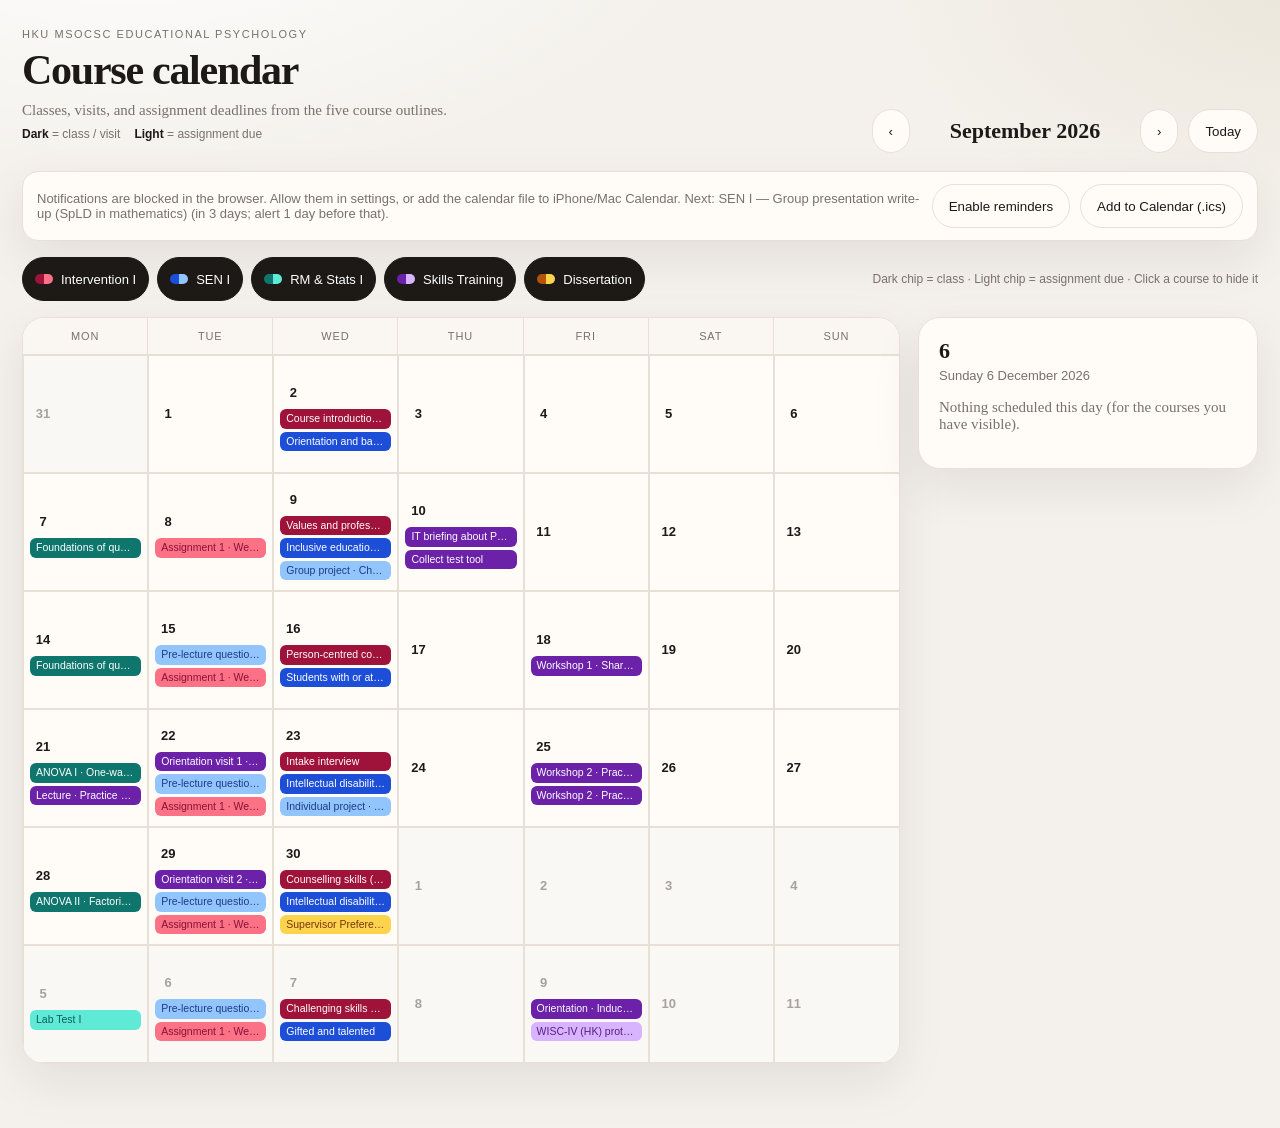
==== index.html @ 031fc1f8 "Make the calendar easier to use on iPhone. Co-authored-by: Cursor <cursoragent@cursor.com>" ====
<!DOCTYPE html>
<html lang="en">
<head>
  <meta charset="UTF-8" />
  <meta name="viewport" content="width=device-width, initial-scale=1, viewport-fit=cover" />
  <meta name="theme-color" content="#f4f1ec" />
  <meta name="apple-mobile-web-app-capable" content="yes" />
  <meta name="mobile-web-app-capable" content="yes" />
  <meta name="apple-mobile-web-app-status-bar-style" content="default" />
  <meta name="apple-mobile-web-app-title" content="EP Calendar" />
  <meta name="format-detection" content="telephone=no" />
  <title>EP Course Calendar</title>
  <link rel="manifest" href="manifest.webmanifest" />
  <link rel="icon" href="icon.svg" type="image/svg+xml" />
  <link rel="apple-touch-icon" href="icon.svg" />
  <link rel="stylesheet" href="styles.css" />
</head>
<body>
  <div class="app">
    <header class="top">
      <div>
        <p class="kicker">HKU MSocSc Educational Psychology</p>
        <h1>Course calendar</h1>
        <p class="sub desktop-only">Classes, visits, and assignment deadlines from the five course outlines.</p>
        <p class="key desktop-only"><span><b>Dark</b> = class / visit</span><span><b>Light</b> = assignment due</span></p>
      </div>
      <div class="month-nav">
        <button id="prev" type="button" aria-label="Previous month">‹</button>
        <h2 id="monthLabel">September 2026</h2>
        <button id="next" type="button" aria-label="Next month">›</button>
        <button id="today" type="button">Today</button>
      </div>
    </header>

    <div class="ios-install" id="iosInstall" hidden>
      Tap <b>Share</b> then <b>Add to Home Screen</b> so this works like an app (and reminders can fire).
    </div>

    <div class="remind-bar">
      <p id="remindStatus">Turn on reminders to get a notification 2 days before each deadline.</p>
      <button id="enableReminders" type="button">Enable reminders</button>
      <button id="downloadIcs" type="button">Add to Calendar (.ics)</button>
    </div>

    <div class="legend" id="legend"></div>

    <div class="layout">
      <section class="calendar">
        <div class="cal-grid" id="grid"></div>
      </section>
      <aside class="side" id="dayPanel">
        <h3 id="sideTitle">2</h3>
        <div class="when" id="sideWhen"></div>
        <div id="sideList"></div>
      </aside>
    </div>
  </div>
  <script src="data.js"></script>
  <script src="reminders.js"></script>
  <script src="app.js"></script>
</body>
</html>
---- styles.css ----
:root {
  --bg: #f4f1ec;
  --paper: #fffcf7;
  --ink: #1c1917;
  --muted: #78716c;
  --line: #e7e0d6;
  --today: #1c1917;
  --shadow: 0 18px 50px rgba(28, 25, 23, 0.08);
  --red-class: #9f1239;
  --red-asg: #fb7185;
  --red-soft: #fff1f2;
  --blue-class: #1d4ed8;
  --blue-asg: #93c5fd;
  --blue-soft: #eff6ff;
  --teal-class: #0f766e;
  --teal-asg: #5eead4;
  --teal-soft: #f0fdfa;
  --purple-class: #6b21a8;
  --purple-asg: #d8b4fe;
  --purple-soft: #faf5ff;
  --amber-class: #b45309;
  --amber-asg: #fcd34d;
  --amber-soft: #fffbeb;
}

* { box-sizing: border-box; -webkit-tap-highlight-color: transparent; }
html, body { margin: 0; min-height: 100%; min-height: 100dvh; }
body {
  font-family: "Iowan Old Style", "Palatino Linotype", Palatino, "Times New Roman", serif;
  background:
    radial-gradient(1200px 600px at 10% -10%, #fff 0%, transparent 50%),
    radial-gradient(900px 500px at 100% 0%, #ece7dc 0%, transparent 45%),
    var(--bg);
  color: var(--ink);
  overscroll-behavior-y: none;
}

.app {
  max-width: 1280px;
  margin: 0 auto;
  padding: 28px 22px 64px;
  padding-left: max(22px, env(safe-area-inset-left));
  padding-right: max(22px, env(safe-area-inset-right));
  padding-bottom: max(64px, calc(24px + env(safe-area-inset-bottom)));
}

.top {
  display: flex;
  justify-content: space-between;
  gap: 24px;
  align-items: flex-end;
  margin-bottom: 18px;
  flex-wrap: wrap;
}
.kicker {
  font-family: "Avenir Next", "Segoe UI", sans-serif;
  letter-spacing: 0.14em;
  text-transform: uppercase;
  font-size: 11px;
  color: var(--muted);
  margin: 0 0 6px;
}
h1 {
  font-size: clamp(28px, 4vw, 42px);
  font-weight: 600;
  letter-spacing: -0.03em;
  margin: 0;
}
.sub { margin: 8px 0 0; color: var(--muted); font-size: 15px; }

.month-nav {
  display: flex;
  align-items: center;
  gap: 10px;
}
.month-nav h2 {
  margin: 0;
  min-width: 210px;
  text-align: center;
  font-size: 22px;
  font-weight: 600;
}
button {
  font-family: -apple-system, "Avenir Next", "Segoe UI", sans-serif;
  border: 1px solid var(--line);
  background: var(--paper);
  color: var(--ink);
  border-radius: 999px;
  padding: 10px 16px;
  min-height: 44px;
  cursor: pointer;
  touch-action: manipulation;
}
button:hover { background: #fff; }
button.cell:hover { background: transparent; }
.cell.out:hover { background: #faf8f4; }
button.active, .chip.active {
  background: var(--ink);
  color: #fff;
  border-color: var(--ink);
}

.remind-bar {
  display: flex;
  flex-wrap: wrap;
  gap: 10px;
  align-items: center;
  background: var(--paper);
  border: 1px solid var(--line);
  border-radius: 16px;
  padding: 12px 14px;
  margin-bottom: 16px;
  box-shadow: var(--shadow);
  font-family: "Avenir Next", "Segoe UI", sans-serif;
  font-size: 13px;
}
.remind-bar p { margin: 0; color: var(--muted); flex: 1; min-width: 220px; }
.remind-bar strong { color: var(--ink); }
.file-warn { color: #9f1239; }

.legend {
  display: flex;
  flex-wrap: wrap;
  gap: 8px;
  margin-bottom: 16px;
}
.chip {
  display: inline-flex;
  align-items: center;
  gap: 8px;
  padding: 7px 12px;
  border-radius: 999px;
  border: 1px solid var(--line);
  background: var(--paper);
  cursor: pointer;
  font-family: "Avenir Next", "Segoe UI", sans-serif;
  font-size: 13px;
}
.swatch {
  width: 18px;
  height: 10px;
  border-radius: 99px;
  display: flex;
  overflow: hidden;
}
.swatch i { flex: 1; }
.hint {
  margin-left: auto;
  font-family: "Avenir Next", "Segoe UI", sans-serif;
  font-size: 12px;
  color: var(--muted);
  align-self: center;
}

.layout {
  display: grid;
  grid-template-columns: 1fr 340px;
  gap: 18px;
  align-items: start;
}

.calendar {
  background: var(--paper);
  border: 1px solid var(--line);
  border-radius: 22px;
  overflow: hidden;
  box-shadow: var(--shadow);
}
.cal-grid {
  display: grid;
  grid-template-columns: repeat(7, minmax(0, 1fr));
}
.dow {
  background: #faf7f2;
  border-right: 1px solid var(--line);
  border-bottom: 1px solid var(--line);
  padding: 12px 8px;
  text-align: center;
  font-family: "Avenir Next", "Segoe UI", sans-serif;
  font-size: 11px;
  letter-spacing: 0.08em;
  text-transform: uppercase;
  color: var(--muted);
}
.dow:nth-child(7n) { border-right: none; }
.cell {
  min-width: 0;
  min-height: 118px;
  border-right: 1px solid var(--line);
  border-bottom: 1px solid var(--line);
  padding: 8px 6px 6px;
  cursor: pointer;
  overflow: hidden;
  background: transparent;
  border-radius: 0;
  appearance: none;
  -webkit-appearance: none;
  display: block;
  width: 100%;
  text-align: left;
  color: inherit;
  font: inherit;
}
.cell:nth-child(7n) { border-right: none; }
.cell.out { color: #a8a29e; background: #faf8f4; }
.cell.today .num {
  background: var(--today);
  color: #fff;
}
.cell.selected { outline: 2px solid var(--ink); outline-offset: -2px; }
.num {
  width: 26px;
  height: 26px;
  display: grid;
  place-items: center;
  border-radius: 50%;
  font-family: "Avenir Next", "Segoe UI", sans-serif;
  font-size: 13px;
  font-weight: 600;
  margin-bottom: 4px;
}
.pills { display: flex; flex-direction: column; gap: 3px; min-width: 0; }
.pill {
  max-width: 100%;
  font-family: "Avenir Next", "Segoe UI", sans-serif;
  font-size: 10.5px;
  line-height: 1.25;
  padding: 3px 6px;
  border-radius: 6px;
  color: #fff;
  white-space: nowrap;
  overflow: hidden;
  text-overflow: ellipsis;
}
.pill.class.red { background: var(--red-class); }
.pill.assignment.red { background: var(--red-asg); color: #881337; }
.pill.break.red { background: var(--red-soft); color: var(--red-class); border: 1px dashed var(--red-asg); }
.pill.class.blue { background: var(--blue-class); }
.pill.assignment.blue { background: var(--blue-asg); color: #1e3a8a; }
.pill.break.blue { background: var(--blue-soft); color: var(--blue-class); border: 1px dashed var(--blue-asg); }
.pill.class.teal { background: var(--teal-class); }
.pill.assignment.teal { background: var(--teal-asg); color: #115e59; }
.pill.break.teal { background: var(--teal-soft); color: var(--teal-class); border: 1px dashed var(--teal-asg); }
.pill.class.purple { background: var(--purple-class); }
.pill.assignment.purple { background: var(--purple-asg); color: #581c87; }
.pill.break.purple { background: var(--purple-soft); color: var(--purple-class); border: 1px dashed var(--purple-asg); }
.pill.class.amber { background: var(--amber-class); }
.pill.assignment.amber { background: var(--amber-asg); color: #78350f; }
.pill.break.amber { background: var(--amber-soft); color: var(--amber-class); border: 1px dashed var(--amber-asg); }
.more {
  font-family: "Avenir Next", "Segoe UI", sans-serif;
  font-size: 11px;
  color: var(--muted);
  padding: 2px 4px;
}
.dots {
  display: none;
  flex-wrap: wrap;
  justify-content: center;
  gap: 3px;
  margin-top: 4px;
  min-height: 8px;
}
.dot {
  width: 6px;
  height: 6px;
  border-radius: 50%;
  display: block;
}
.dot.class.red { background: var(--red-class); }
.dot.assignment.red { background: var(--red-asg); }
.dot.break.red { background: var(--red-asg); opacity: 0.45; }
.dot.class.blue { background: var(--blue-class); }
.dot.assignment.blue { background: var(--blue-asg); }
.dot.break.blue { background: var(--blue-asg); opacity: 0.45; }
.dot.class.teal { background: var(--teal-class); }
.dot.assignment.teal { background: var(--teal-asg); }
.dot.break.teal { background: var(--teal-asg); opacity: 0.45; }
.dot.class.purple { background: var(--purple-class); }
.dot.assignment.purple { background: var(--purple-asg); }
.dot.break.purple { background: var(--purple-asg); opacity: 0.45; }
.dot.class.amber { background: var(--amber-class); }
.dot.assignment.amber { background: var(--amber-asg); }
.dot.break.amber { background: var(--amber-asg); opacity: 0.45; }

.ios-install {
  font-family: -apple-system, "Avenir Next", sans-serif;
  font-size: 13px;
  line-height: 1.35;
  background: #1c1917;
  color: #fffcf7;
  border-radius: 14px;
  padding: 12px 14px;
  margin-bottom: 12px;
}

.side {
  background: var(--paper);
  border: 1px solid var(--line);
  border-radius: 22px;
  padding: 20px;
  box-shadow: var(--shadow);
  position: sticky;
  top: 16px;
}
.side h3 { margin: 0 0 4px; font-size: 22px; }
.side .when { color: var(--muted); margin-bottom: 16px; font-family: "Avenir Next", "Segoe UI", sans-serif; font-size: 13px; }
.card {
  border: 1px solid var(--line);
  border-radius: 14px;
  padding: 12px 12px 12px 14px;
  margin-bottom: 10px;
  border-left-width: 6px;
}
.card.red.class, .card.red.break { border-left-color: var(--red-class); background: var(--red-soft); }
.card.red.assignment { border-left-color: var(--red-asg); background: #fff7f7; }
.card.blue.class, .card.blue.break { border-left-color: var(--blue-class); background: var(--blue-soft); }
.card.blue.assignment { border-left-color: var(--blue-asg); background: #f8fbff; }
.card.teal.class, .card.teal.break { border-left-color: var(--teal-class); background: var(--teal-soft); }
.card.teal.assignment { border-left-color: var(--teal-asg); background: #f3fffc; }
.card.purple.class, .card.purple.break { border-left-color: var(--purple-class); background: var(--purple-soft); }
.card.purple.assignment { border-left-color: var(--purple-asg); background: #fcf8ff; }
.card.amber.class, .card.amber.break { border-left-color: var(--amber-class); background: var(--amber-soft); }
.card.amber.assignment { border-left-color: var(--amber-asg); background: #fffdf3; }
.tag {
  font-family: "Avenir Next", "Segoe UI", sans-serif;
  font-size: 10px;
  letter-spacing: 0.08em;
  text-transform: uppercase;
  color: var(--muted);
  margin-bottom: 4px;
}
.card h4 { margin: 0 0 6px; font-size: 16px; }
.meta { font-family: "Avenir Next", "Segoe UI", sans-serif; font-size: 13px; color: #44403c; }
.notes { margin: 8px 0 0; font-size: 14px; color: #44403c; }
.empty { color: var(--muted); font-size: 15px; }

.key {
  display: flex;
  gap: 14px;
  margin-top: 8px;
  font-family: "Avenir Next", "Segoe UI", sans-serif;
  font-size: 12px;
  color: var(--muted);
}
.key b { font-weight: 600; color: var(--ink); }

@media (max-width: 980px) {
  .layout { grid-template-columns: 1fr; }
  .side { position: static; }
  .cell { min-height: 92px; }
  .hint { margin-left: 0; width: 100%; }
}

@media (max-width: 700px) {
  .app {
    padding-top: max(12px, env(safe-area-inset-top));
    padding-left: max(12px, env(safe-area-inset-left));
    padding-right: max(12px, env(safe-area-inset-right));
    padding-bottom: max(28px, calc(16px + env(safe-area-inset-bottom)));
  }
  .desktop-only { display: none; }
  h1 { font-size: 26px; }
  .kicker { font-size: 10px; }
  .top {
    flex-direction: column;
    align-items: stretch;
    gap: 12px;
    margin-bottom: 12px;
  }
  .month-nav {
    justify-content: space-between;
    gap: 6px;
    position: sticky;
    top: env(safe-area-inset-top);
    z-index: 5;
    background: color-mix(in srgb, var(--bg) 92%, transparent);
    backdrop-filter: blur(12px);
    padding: 6px 0;
  }
  .month-nav h2 {
    min-width: 0;
    flex: 1;
    font-size: 17px;
  }
  .month-nav button {
    min-width: 44px;
    padding: 8px 12px;
  }
  .remind-bar {
    flex-direction: column;
    align-items: stretch;
    gap: 8px;
    padding: 12px;
  }
  .remind-bar p { min-width: 0; font-size: 12px; }
  .remind-bar button { width: 100%; }
  .legend {
    flex-wrap: nowrap;
    overflow-x: auto;
    -webkit-overflow-scrolling: touch;
    scrollbar-width: none;
    padding-bottom: 4px;
  }
  .legend::-webkit-scrollbar { display: none; }
  .chip {
    flex: 0 0 auto;
    min-height: 40px;
    font-size: 12px;
  }
  .hint { display: none; }
  .calendar { border-radius: 16px; }
  .dow {
    padding: 8px 0;
    font-size: 10px;
    letter-spacing: 0.04em;
  }
  .cell {
    min-height: 52px;
    padding: 4px 2px 6px;
    user-select: none;
  }
  .num {
    width: 24px;
    height: 24px;
    margin: 0 auto 2px;
    font-size: 12px;
  }
  .pills, .more { display: none; }
  .dots { display: flex; }
  .side {
    border-radius: 16px;
    padding: 16px;
    scroll-margin-top: 72px;
  }
  .side h3 { font-size: 28px; }
  .card h4 { font-size: 15px; }
}
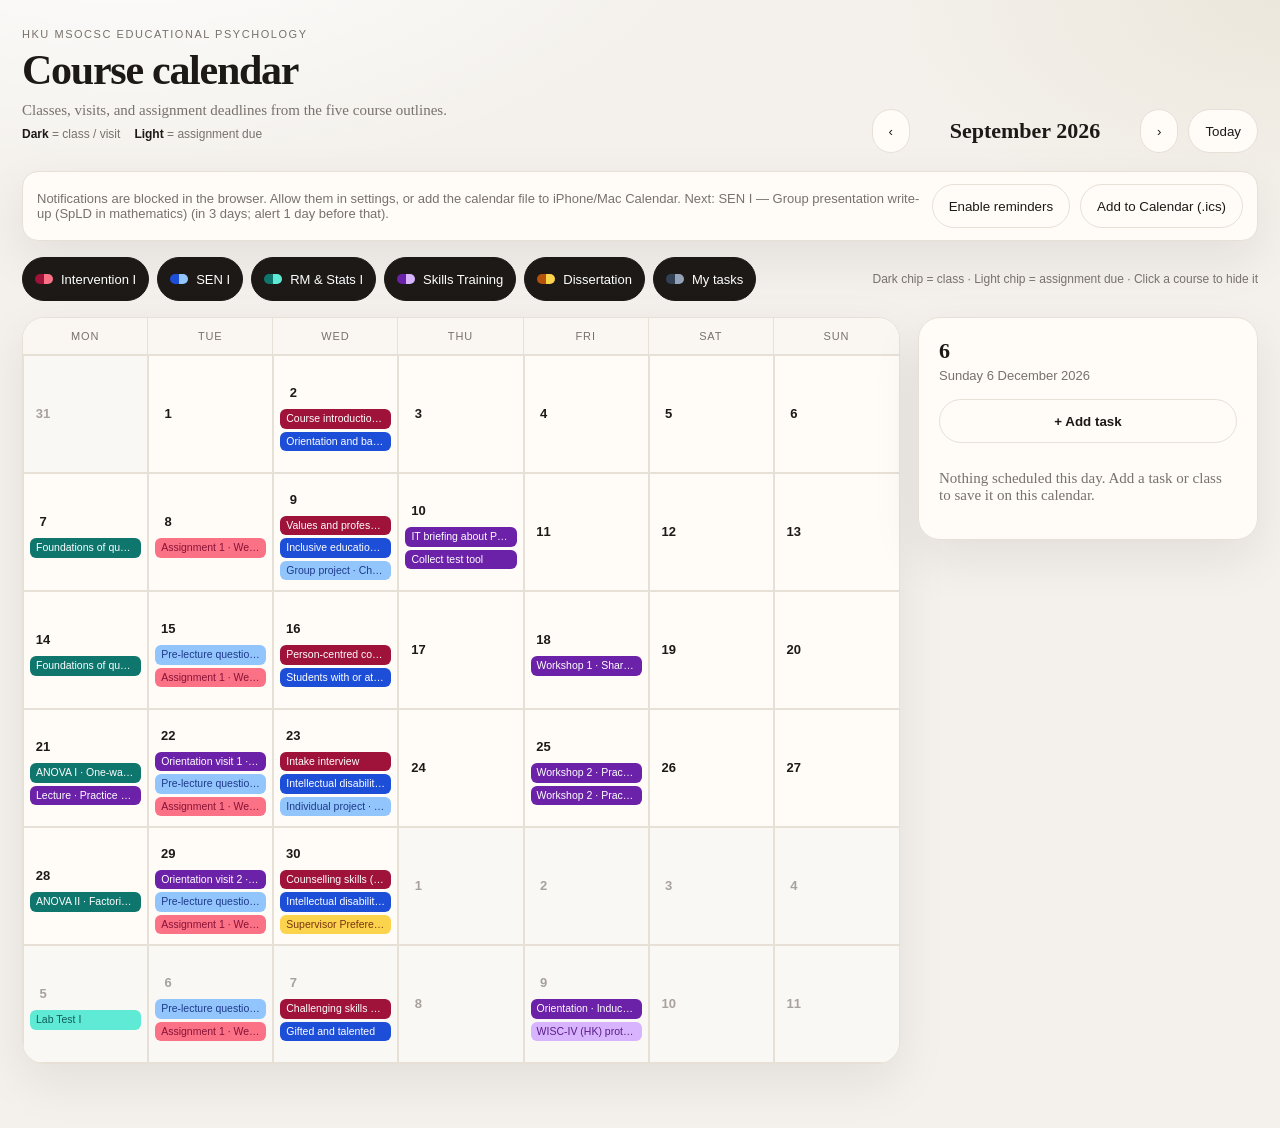
==== commit 0576dac4: "Let you add, edit, and save personal tasks on the calendar. Co-authored-by: Cursor <cursoragent@curs" ====
--- a/index.html
+++ b/index.html
@@ -55,7 +55,57 @@
       </aside>
     </div>
   </div>
+
+  <dialog id="eventDialog">
+    <form id="eventForm">
+      <h2 id="eventDialogTitle">Add task</h2>
+      <input type="hidden" name="id" />
+      <label>Title
+        <input name="title" type="text" required placeholder="e.g. Revise intake notes" />
+      </label>
+      <label>Date
+        <input name="date" type="date" required />
+      </label>
+      <div class="form-row">
+        <label>Start / due time
+          <input name="start" type="time" />
+        </label>
+        <label>End
+          <input name="end" type="time" />
+        </label>
+      </div>
+      <label>Location
+        <input name="location" type="text" placeholder="Room or Moodle" />
+      </label>
+      <label>Type
+        <select name="type">
+          <option value="assignment">Task / deadline</option>
+          <option value="class">Class / session</option>
+          <option value="break">Note / no class</option>
+        </select>
+      </label>
+      <label>Calendar
+        <select name="course">
+          <option value="personal">My tasks</option>
+          <option value="intervention">Intervention I</option>
+          <option value="sen">SEN I</option>
+          <option value="rm">RM &amp; Stats I</option>
+          <option value="skills">Skills Training</option>
+          <option value="thesis">Dissertation</option>
+        </select>
+      </label>
+      <label>Notes
+        <textarea name="notes" rows="3" placeholder="Optional details"></textarea>
+      </label>
+      <div class="form-actions">
+        <button type="button" id="cancelEvent">Cancel</button>
+        <button type="submit" class="primary">Save</button>
+      </div>
+    </form>
+  </dialog>
+
   <script src="data.js"></script>
+  <script src="store.js"></script>
   <script src="reminders.js"></script>
   <script src="app.js"></script>
 </body>
--- a/styles.css
+++ b/styles.css
@@ -21,6 +21,9 @@
   --amber-class: #b45309;
   --amber-asg: #fcd34d;
   --amber-soft: #fffbeb;
+  --slate-class: #334155;
+  --slate-asg: #94a3b8;
+  --slate-soft: #f1f5f9;
 }
 
 * { box-sizing: border-box; -webkit-tap-highlight-color: transparent; }
@@ -247,6 +250,9 @@
 .pill.class.amber { background: var(--amber-class); }
 .pill.assignment.amber { background: var(--amber-asg); color: #78350f; }
 .pill.break.amber { background: var(--amber-soft); color: var(--amber-class); border: 1px dashed var(--amber-asg); }
+.pill.class.slate { background: var(--slate-class); }
+.pill.assignment.slate { background: var(--slate-asg); color: #1e293b; }
+.pill.break.slate { background: var(--slate-soft); color: var(--slate-class); border: 1px dashed var(--slate-asg); }
 .more {
   font-family: "Avenir Next", "Segoe UI", sans-serif;
   font-size: 11px;
@@ -282,6 +288,9 @@
 .dot.class.amber { background: var(--amber-class); }
 .dot.assignment.amber { background: var(--amber-asg); }
 .dot.break.amber { background: var(--amber-asg); opacity: 0.45; }
+.dot.class.slate { background: var(--slate-class); }
+.dot.assignment.slate { background: var(--slate-asg); }
+.dot.break.slate { background: var(--slate-asg); opacity: 0.45; }
 
 .ios-install {
   font-family: -apple-system, "Avenir Next", sans-serif;
@@ -322,6 +331,8 @@
 .card.purple.assignment { border-left-color: var(--purple-asg); background: #fcf8ff; }
 .card.amber.class, .card.amber.break { border-left-color: var(--amber-class); background: var(--amber-soft); }
 .card.amber.assignment { border-left-color: var(--amber-asg); background: #fffdf3; }
+.card.slate.class, .card.slate.break { border-left-color: var(--slate-class); background: var(--slate-soft); }
+.card.slate.assignment { border-left-color: var(--slate-asg); background: #f8fafc; }
 .tag {
   font-family: "Avenir Next", "Segoe UI", sans-serif;
   font-size: 10px;
@@ -334,6 +345,71 @@
 .meta { font-family: "Avenir Next", "Segoe UI", sans-serif; font-size: 13px; color: #44403c; }
 .notes { margin: 8px 0 0; font-size: 14px; color: #44403c; }
 .empty { color: var(--muted); font-size: 15px; }
+.add-task {
+  width: 100%;
+  margin-bottom: 12px;
+  font-weight: 600;
+}
+.card-actions {
+  display: flex;
+  gap: 8px;
+  margin-top: 10px;
+}
+.card-actions button {
+  min-height: 40px;
+  padding: 6px 12px;
+  font-size: 13px;
+}
+.card-actions .danger { color: #9f1239; }
+button.primary {
+  background: var(--ink);
+  color: #fff;
+  border-color: var(--ink);
+}
+
+dialog {
+  width: min(440px, calc(100vw - 24px));
+  border: 1px solid var(--line);
+  border-radius: 20px;
+  padding: 20px;
+  background: var(--paper);
+  color: var(--ink);
+  box-shadow: var(--shadow);
+}
+dialog::backdrop { background: rgba(28, 25, 23, 0.35); }
+#eventForm h2 { margin: 0 0 14px; font-size: 22px; }
+#eventForm label {
+  display: block;
+  font-family: -apple-system, "Avenir Next", sans-serif;
+  font-size: 13px;
+  color: var(--muted);
+  margin-bottom: 10px;
+}
+#eventForm input,
+#eventForm select,
+#eventForm textarea {
+  display: block;
+  width: 100%;
+  margin-top: 4px;
+  border: 1px solid var(--line);
+  border-radius: 12px;
+  padding: 12px;
+  font-size: 16px;
+  font-family: -apple-system, "Avenir Next", sans-serif;
+  background: #fff;
+  color: var(--ink);
+}
+.form-row {
+  display: grid;
+  grid-template-columns: 1fr 1fr;
+  gap: 10px;
+}
+.form-actions {
+  display: flex;
+  gap: 8px;
+  margin-top: 8px;
+}
+.form-actions button { flex: 1; }
 
 .key {
   display: flex;
@@ -435,4 +511,13 @@
   }
   .side h3 { font-size: 28px; }
   .card h4 { font-size: 15px; }
-}
+  dialog {
+    width: 100vw;
+    max-width: none;
+    height: 100dvh;
+    max-height: none;
+    margin: 0;
+    border-radius: 0;
+    padding: 20px 16px calc(20px + env(safe-area-inset-bottom));
+  }
+}
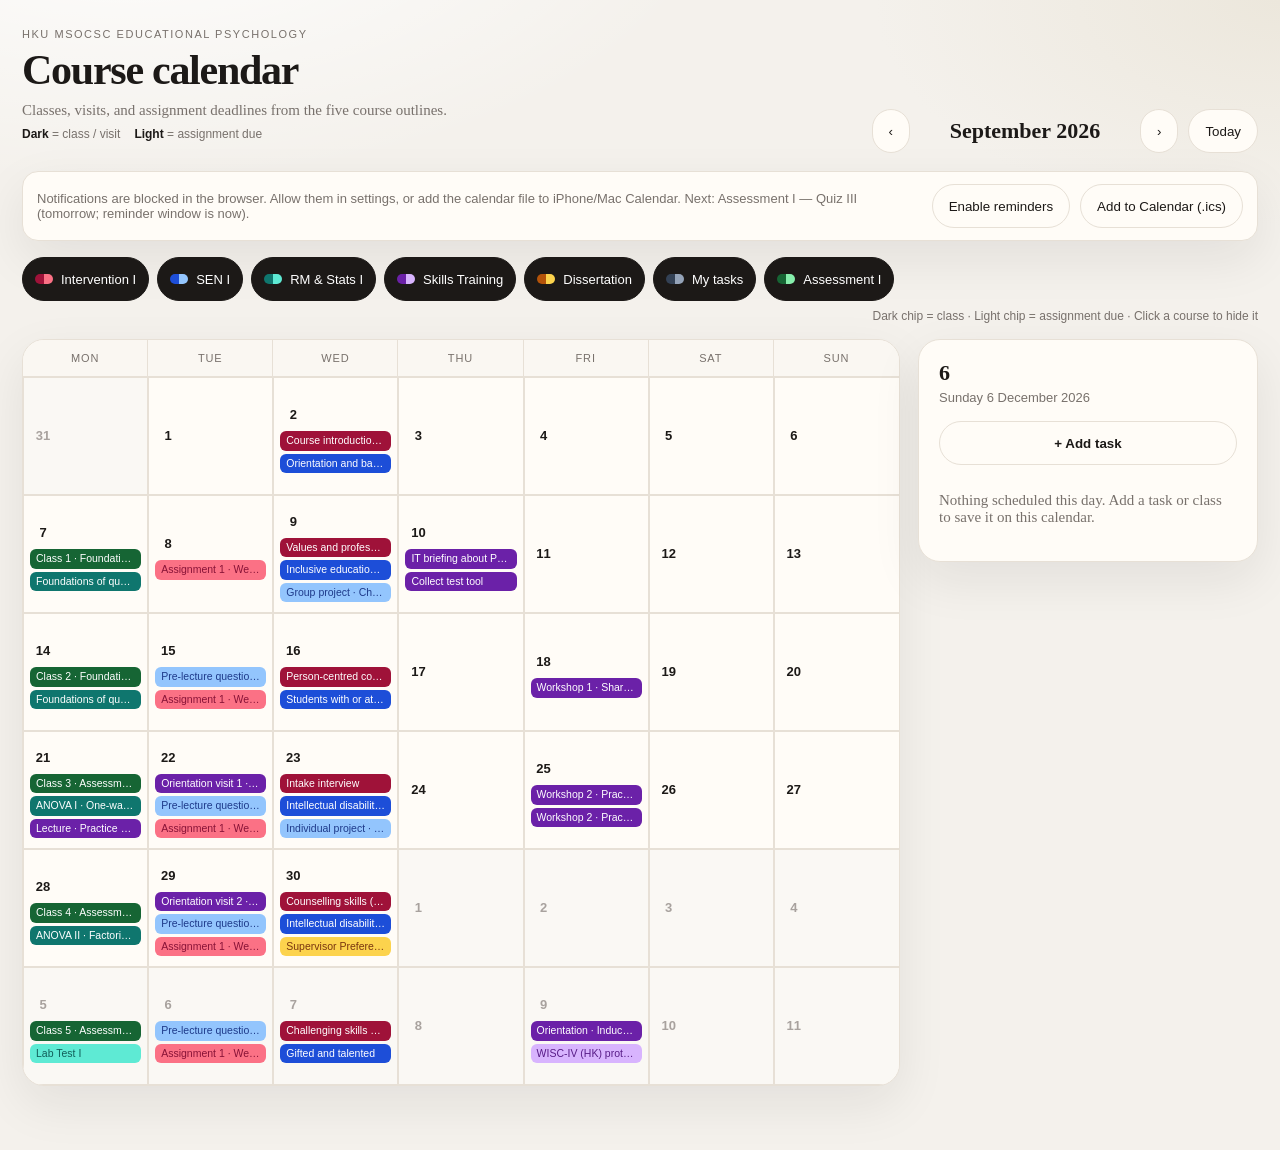
==== commit 8cbbe7e4: "Add Psychoeducational Assessment I classes and deadlines in green. Co-authored-by: Cursor <cursorage" ====
--- a/index.html
+++ b/index.html
@@ -86,6 +86,7 @@
       </label>
       <label>Calendar
         <select name="course">
+          <option value="assessment">Assessment I</option>
           <option value="personal">My tasks</option>
           <option value="intervention">Intervention I</option>
           <option value="sen">SEN I</option>
--- a/styles.css
+++ b/styles.css
@@ -21,6 +21,9 @@
   --amber-class: #b45309;
   --amber-asg: #fcd34d;
   --amber-soft: #fffbeb;
+  --green-class: #166534;
+  --green-asg: #86efac;
+  --green-soft: #f0fdf4;
   --slate-class: #334155;
   --slate-asg: #94a3b8;
   --slate-soft: #f1f5f9;
@@ -250,6 +253,9 @@
 .pill.class.amber { background: var(--amber-class); }
 .pill.assignment.amber { background: var(--amber-asg); color: #78350f; }
 .pill.break.amber { background: var(--amber-soft); color: var(--amber-class); border: 1px dashed var(--amber-asg); }
+.pill.class.green { background: var(--green-class); }
+.pill.assignment.green { background: var(--green-asg); color: #14532d; }
+.pill.break.green { background: var(--green-soft); color: var(--green-class); border: 1px dashed var(--green-asg); }
 .pill.class.slate { background: var(--slate-class); }
 .pill.assignment.slate { background: var(--slate-asg); color: #1e293b; }
 .pill.break.slate { background: var(--slate-soft); color: var(--slate-class); border: 1px dashed var(--slate-asg); }
@@ -288,6 +294,9 @@
 .dot.class.amber { background: var(--amber-class); }
 .dot.assignment.amber { background: var(--amber-asg); }
 .dot.break.amber { background: var(--amber-asg); opacity: 0.45; }
+.dot.class.green { background: var(--green-class); }
+.dot.assignment.green { background: var(--green-asg); }
+.dot.break.green { background: var(--green-asg); opacity: 0.45; }
 .dot.class.slate { background: var(--slate-class); }
 .dot.assignment.slate { background: var(--slate-asg); }
 .dot.break.slate { background: var(--slate-asg); opacity: 0.45; }
@@ -331,6 +340,8 @@
 .card.purple.assignment { border-left-color: var(--purple-asg); background: #fcf8ff; }
 .card.amber.class, .card.amber.break { border-left-color: var(--amber-class); background: var(--amber-soft); }
 .card.amber.assignment { border-left-color: var(--amber-asg); background: #fffdf3; }
+.card.green.class, .card.green.break { border-left-color: var(--green-class); background: var(--green-soft); }
+.card.green.assignment { border-left-color: var(--green-asg); background: #f7fef9; }
 .card.slate.class, .card.slate.break { border-left-color: var(--slate-class); background: var(--slate-soft); }
 .card.slate.assignment { border-left-color: var(--slate-asg); background: #f8fafc; }
 .tag {
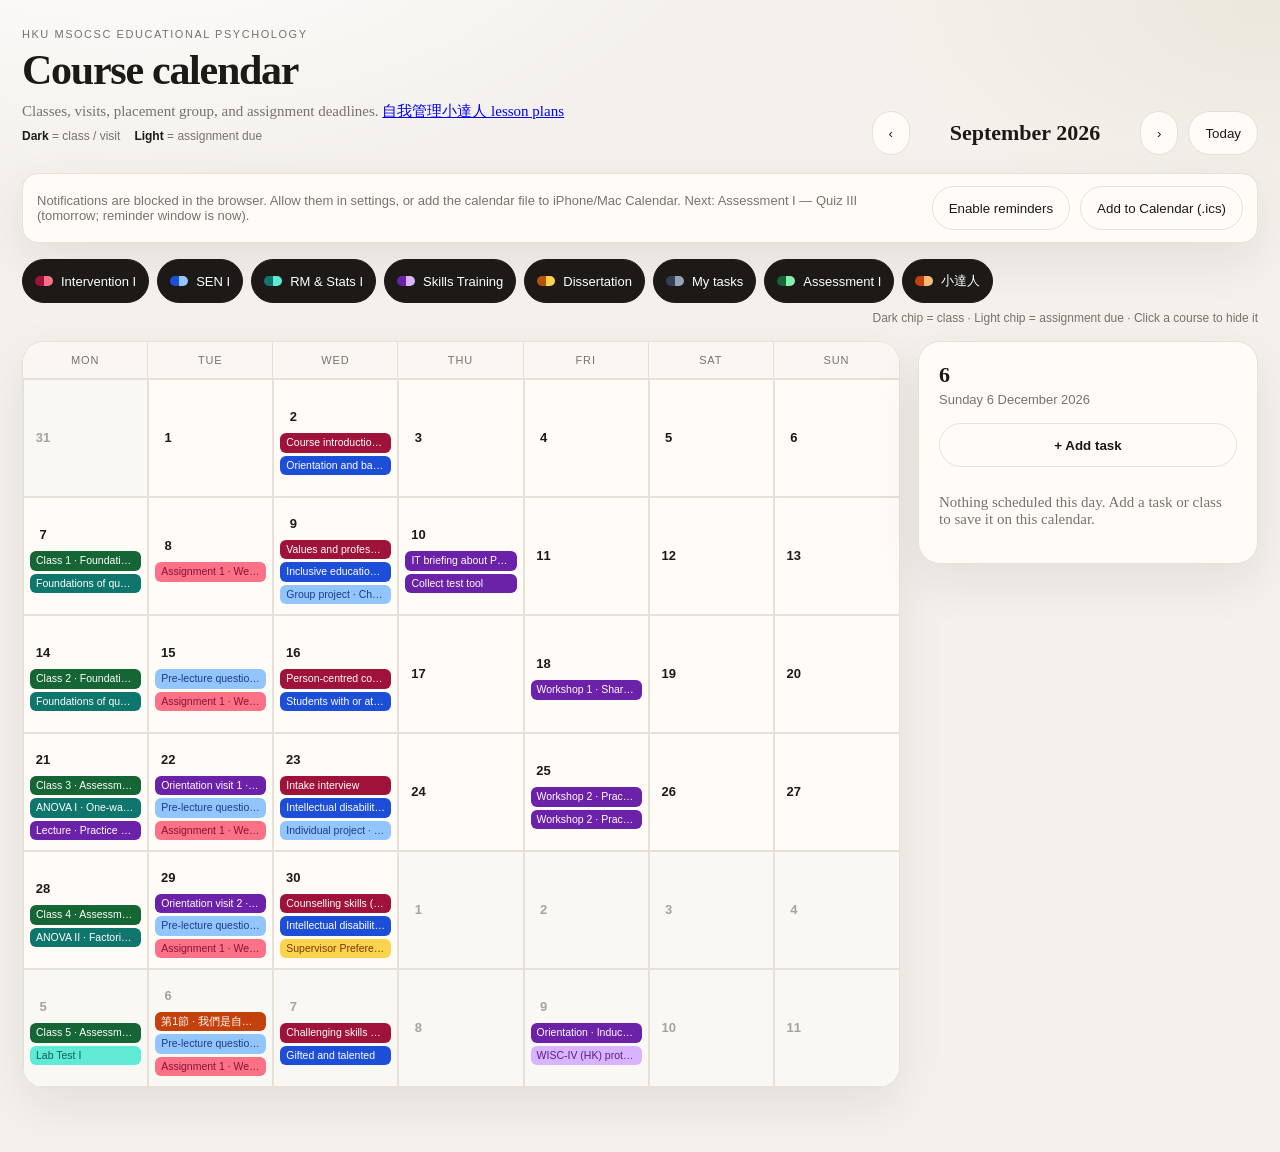
==== commit 81725ac7: "Show 自我管理小達人 sessions on the live calendar and keep added tasks saved. The web app was still on an o" ====
--- a/index.html
+++ b/index.html
@@ -21,7 +21,7 @@
       <div>
         <p class="kicker">HKU MSocSc Educational Psychology</p>
         <h1>Course calendar</h1>
-        <p class="sub desktop-only">Classes, visits, and assignment deadlines from the five course outlines.</p>
+        <p class="sub desktop-only">Classes, visits, placement group, and assignment deadlines. <a href="group-plans.html">自我管理小達人 lesson plans</a></p>
         <p class="key desktop-only"><span><b>Dark</b> = class / visit</span><span><b>Light</b> = assignment due</span></p>
       </div>
       <div class="month-nav">
@@ -86,13 +86,14 @@
       </label>
       <label>Calendar
         <select name="course">
+          <option value="personal" selected>My tasks</option>
           <option value="assessment">Assessment I</option>
-          <option value="personal">My tasks</option>
           <option value="intervention">Intervention I</option>
           <option value="sen">SEN I</option>
           <option value="rm">RM &amp; Stats I</option>
           <option value="skills">Skills Training</option>
           <option value="thesis">Dissertation</option>
+          <option value="group">自我管理小達人</option>
         </select>
       </label>
       <label>Notes
@@ -108,6 +109,7 @@
   <script src="data.js"></script>
   <script src="store.js"></script>
   <script src="reminders.js"></script>
+  <div class="toast" id="toast" hidden></div>
   <script src="app.js"></script>
 </body>
 </html>
--- a/styles.css
+++ b/styles.css
@@ -27,6 +27,9 @@
   --slate-class: #334155;
   --slate-asg: #94a3b8;
   --slate-soft: #f1f5f9;
+  --orange-class: #c2410c;
+  --orange-asg: #fdba74;
+  --orange-soft: #fff7ed;
 }
 
 * { box-sizing: border-box; -webkit-tap-highlight-color: transparent; }
@@ -259,6 +262,9 @@
 .pill.class.slate { background: var(--slate-class); }
 .pill.assignment.slate { background: var(--slate-asg); color: #1e293b; }
 .pill.break.slate { background: var(--slate-soft); color: var(--slate-class); border: 1px dashed var(--slate-asg); }
+.pill.class.orange { background: var(--orange-class); }
+.pill.assignment.orange { background: var(--orange-asg); color: #9a3412; }
+.pill.break.orange { background: var(--orange-soft); color: var(--orange-class); border: 1px dashed var(--orange-asg); }
 .more {
   font-family: "Avenir Next", "Segoe UI", sans-serif;
   font-size: 11px;
@@ -300,6 +306,9 @@
 .dot.class.slate { background: var(--slate-class); }
 .dot.assignment.slate { background: var(--slate-asg); }
 .dot.break.slate { background: var(--slate-asg); opacity: 0.45; }
+.dot.class.orange { background: var(--orange-class); }
+.dot.assignment.orange { background: var(--orange-asg); }
+.dot.break.orange { background: var(--orange-asg); opacity: 0.45; }
 
 .ios-install {
   font-family: -apple-system, "Avenir Next", sans-serif;
@@ -344,6 +353,8 @@
 .card.green.assignment { border-left-color: var(--green-asg); background: #f7fef9; }
 .card.slate.class, .card.slate.break { border-left-color: var(--slate-class); background: var(--slate-soft); }
 .card.slate.assignment { border-left-color: var(--slate-asg); background: #f8fafc; }
+.card.orange.class, .card.orange.break { border-left-color: var(--orange-class); background: var(--orange-soft); }
+.card.orange.assignment { border-left-color: var(--orange-asg); background: #fffaf5; }
 .tag {
   font-family: "Avenir Next", "Segoe UI", sans-serif;
   font-size: 10px;
@@ -532,3 +543,19 @@
     padding: 20px 16px calc(20px + env(safe-area-inset-bottom));
   }
 }
+
+.toast {
+  position: fixed;
+  left: 50%;
+  bottom: calc(18px + env(safe-area-inset-bottom));
+  transform: translateX(-50%);
+  background: #1c1917;
+  color: #fffcf7;
+  font-family: "Avenir Next", "Segoe UI", sans-serif;
+  font-size: 14px;
+  padding: 10px 16px;
+  border-radius: 999px;
+  z-index: 40;
+  box-shadow: var(--shadow);
+}
+.toast[hidden] { display: none; }
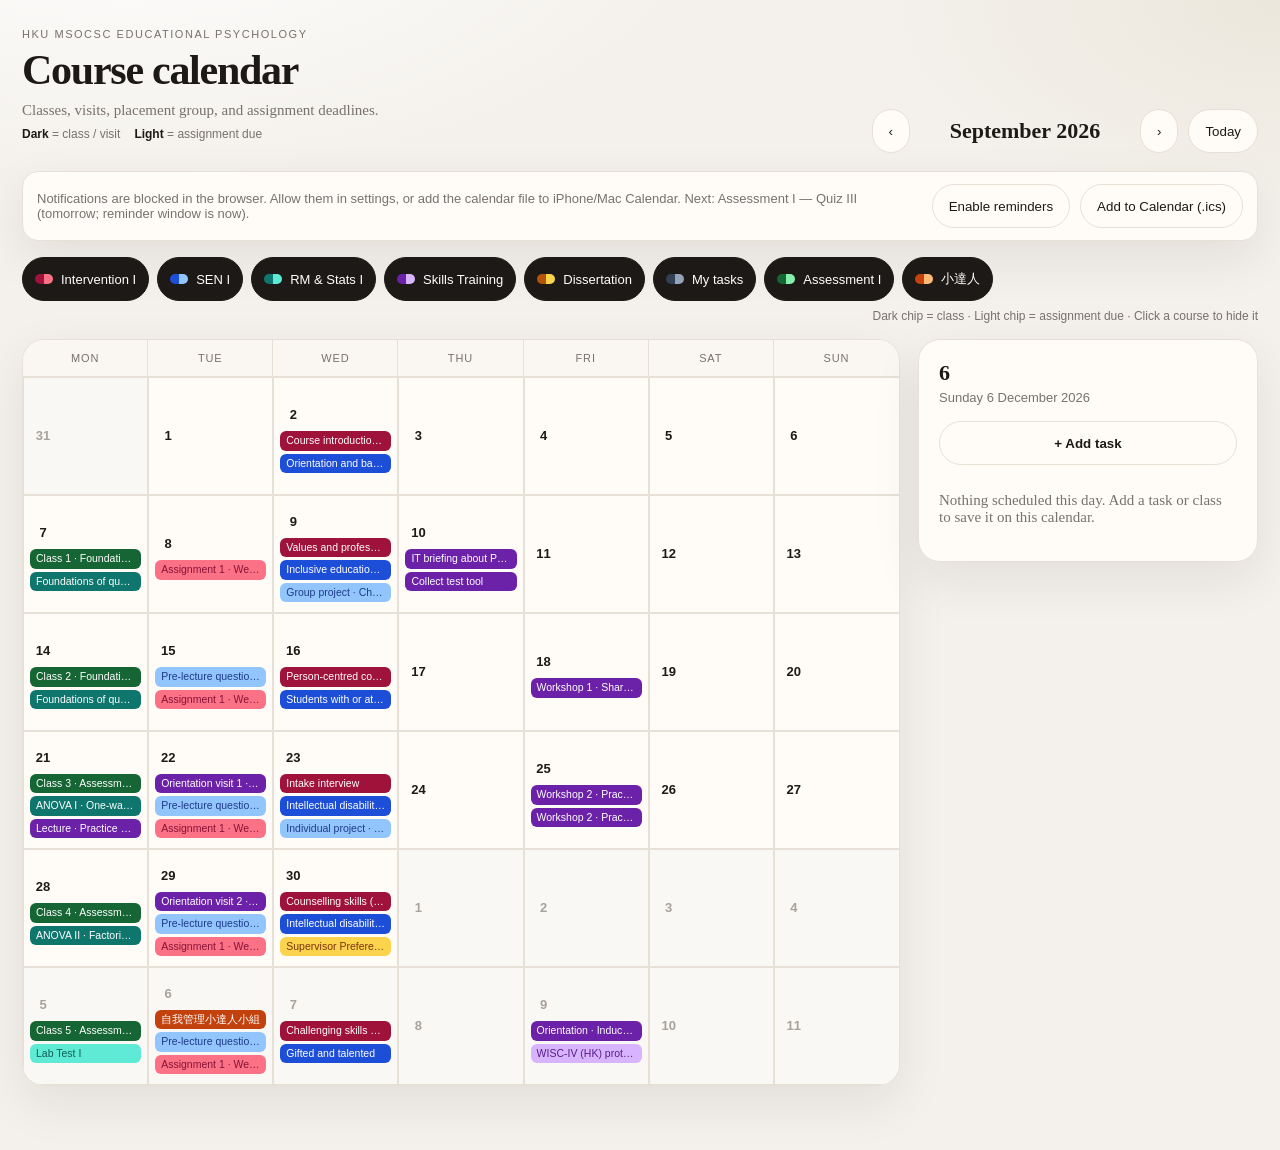
==== commit ac95db06: "Keep 小達人 as date and time only, and remove the lesson plans. Session themes were outdated, so the ca" ====
--- a/index.html
+++ b/index.html
@@ -21,7 +21,7 @@
       <div>
         <p class="kicker">HKU MSocSc Educational Psychology</p>
         <h1>Course calendar</h1>
-        <p class="sub desktop-only">Classes, visits, placement group, and assignment deadlines. <a href="group-plans.html">自我管理小達人 lesson plans</a></p>
+        <p class="sub desktop-only">Classes, visits, placement group, and assignment deadlines.</p>
         <p class="key desktop-only"><span><b>Dark</b> = class / visit</span><span><b>Light</b> = assignment due</span></p>
       </div>
       <div class="month-nav">
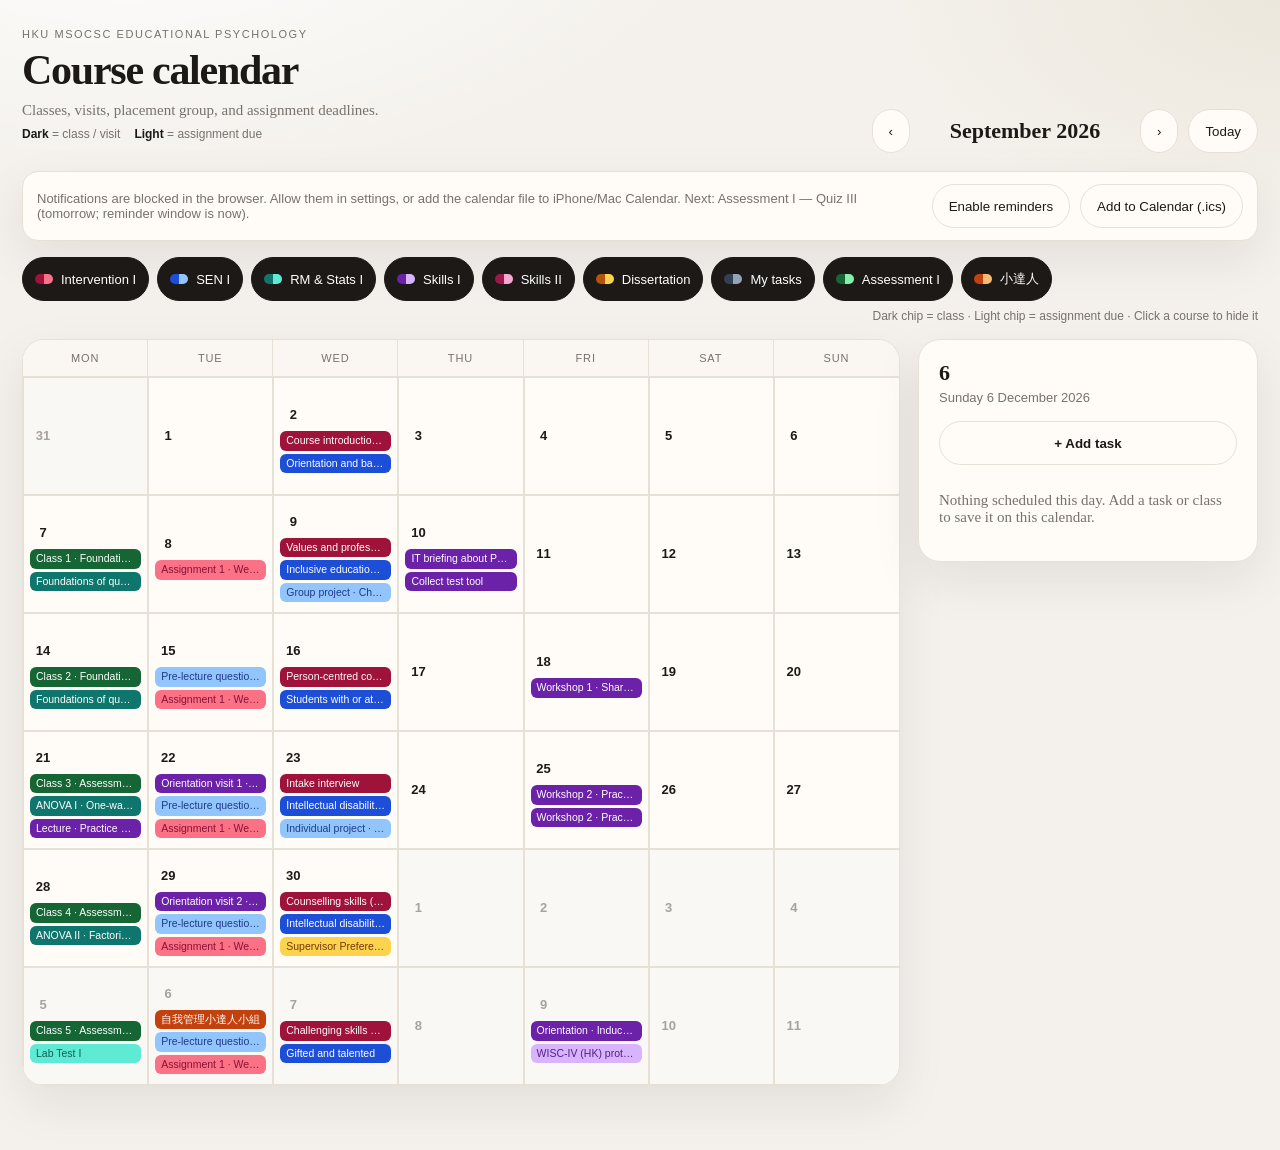
==== commit 282a2eeb: "Add Skills Training Seminar II (PSYC7017) dates and protocol deadlines. Semester 1 Friday sessions a" ====
--- a/index.html
+++ b/index.html
@@ -91,7 +91,8 @@
           <option value="intervention">Intervention I</option>
           <option value="sen">SEN I</option>
           <option value="rm">RM &amp; Stats I</option>
-          <option value="skills">Skills Training</option>
+          <option value="skills">Skills I</option>
+          <option value="skills2">Skills II</option>
           <option value="thesis">Dissertation</option>
           <option value="group">自我管理小達人</option>
         </select>
--- a/styles.css
+++ b/styles.css
@@ -30,6 +30,9 @@
   --orange-class: #c2410c;
   --orange-asg: #fdba74;
   --orange-soft: #fff7ed;
+  --pink-class: #9d174d;
+  --pink-asg: #f9a8d4;
+  --pink-soft: #fdf2f8;
 }
 
 * { box-sizing: border-box; -webkit-tap-highlight-color: transparent; }
@@ -265,6 +268,9 @@
 .pill.class.orange { background: var(--orange-class); }
 .pill.assignment.orange { background: var(--orange-asg); color: #9a3412; }
 .pill.break.orange { background: var(--orange-soft); color: var(--orange-class); border: 1px dashed var(--orange-asg); }
+.pill.class.pink { background: var(--pink-class); }
+.pill.assignment.pink { background: var(--pink-asg); color: #831843; }
+.pill.break.pink { background: var(--pink-soft); color: var(--pink-class); border: 1px dashed var(--pink-asg); }
 .more {
   font-family: "Avenir Next", "Segoe UI", sans-serif;
   font-size: 11px;
@@ -309,6 +315,9 @@
 .dot.class.orange { background: var(--orange-class); }
 .dot.assignment.orange { background: var(--orange-asg); }
 .dot.break.orange { background: var(--orange-asg); opacity: 0.45; }
+.dot.class.pink { background: var(--pink-class); }
+.dot.assignment.pink { background: var(--pink-asg); }
+.dot.break.pink { background: var(--pink-asg); opacity: 0.45; }
 
 .ios-install {
   font-family: -apple-system, "Avenir Next", sans-serif;
@@ -355,6 +364,8 @@
 .card.slate.assignment { border-left-color: var(--slate-asg); background: #f8fafc; }
 .card.orange.class, .card.orange.break { border-left-color: var(--orange-class); background: var(--orange-soft); }
 .card.orange.assignment { border-left-color: var(--orange-asg); background: #fffaf5; }
+.card.pink.class, .card.pink.break { border-left-color: var(--pink-class); background: var(--pink-soft); }
+.card.pink.assignment { border-left-color: var(--pink-asg); background: #fff7fb; }
 .tag {
   font-family: "Avenir Next", "Segoe UI", sans-serif;
   font-size: 10px;
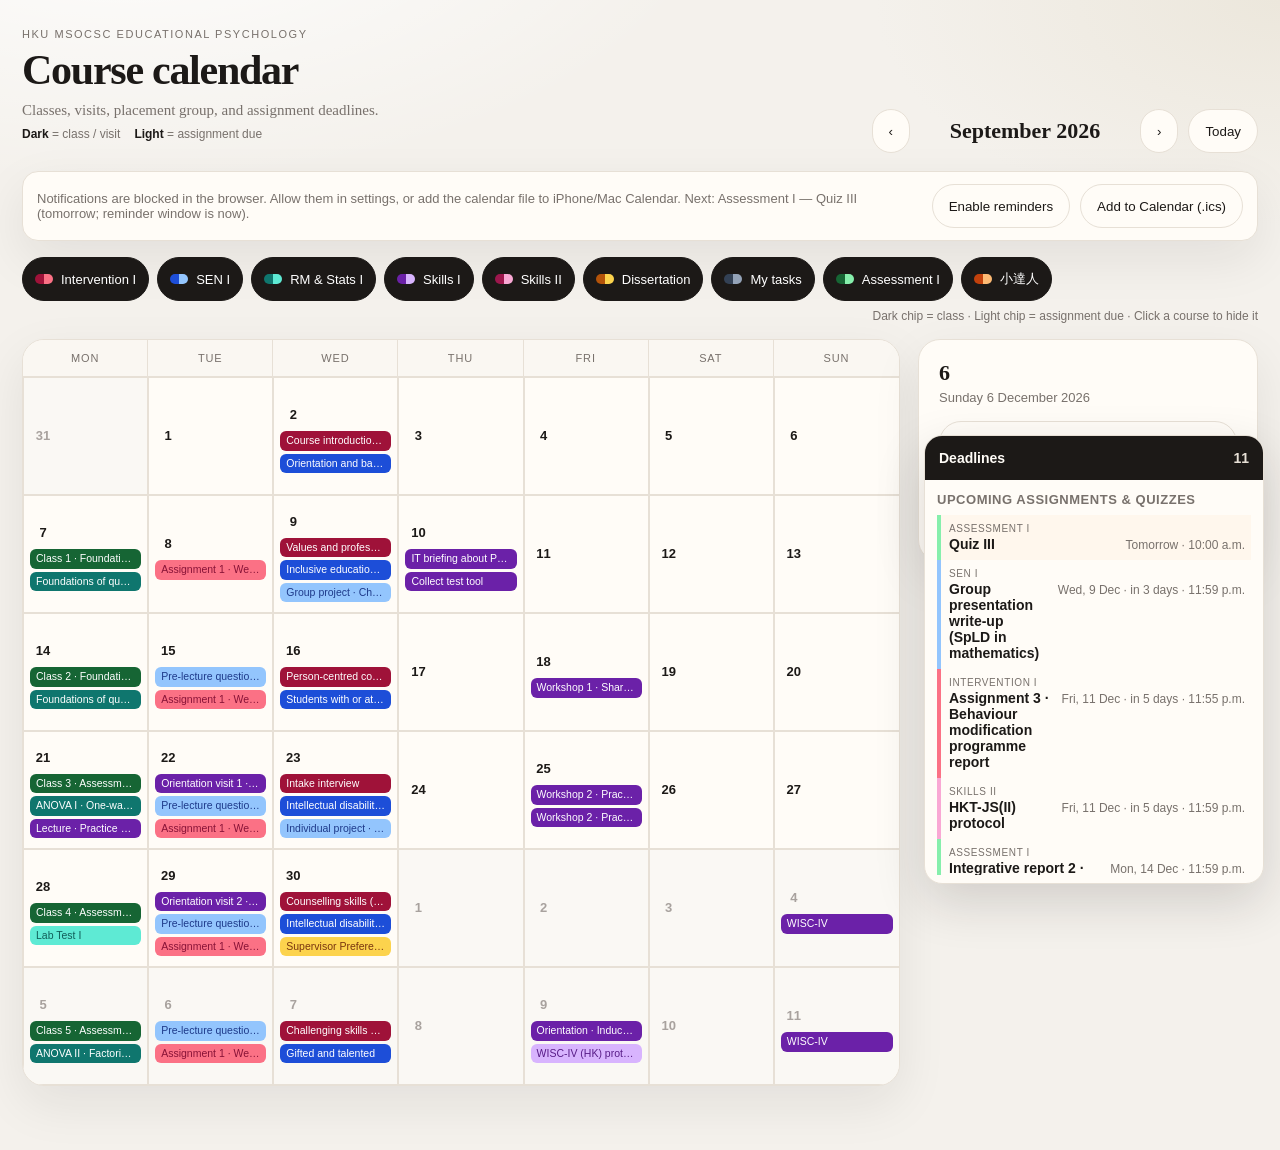
==== commit 0ba9dd3a: "Pin the deadlines list in the lower-right corner so it is always visible. The previous widget never " ====
--- a/index.html
+++ b/index.html
@@ -55,6 +55,17 @@
       </aside>
     </div>
   </div>
+
+  <aside class="due-widget" id="dueWidget" aria-labelledby="dueHeading">
+    <button type="button" class="due-toggle" id="dueToggle" aria-expanded="true">
+      <span>Deadlines</span>
+      <span class="due-count" id="dueCount"></span>
+    </button>
+    <div class="due-panel" id="duePanel">
+      <h2 id="dueHeading">Upcoming assignments &amp; quizzes</h2>
+      <ol class="due-list" id="dueList"></ol>
+    </div>
+  </aside>
 
   <dialog id="eventDialog">
     <form id="eventForm">
--- a/styles.css
+++ b/styles.css
@@ -50,7 +50,7 @@
 .app {
   max-width: 1280px;
   margin: 0 auto;
-  padding: 28px 22px 64px;
+  padding: 28px 22px 120px;
   padding-left: max(22px, env(safe-area-inset-left));
   padding-right: max(22px, env(safe-area-inset-right));
   padding-bottom: max(64px, calc(24px + env(safe-area-inset-bottom)));
@@ -162,6 +162,104 @@
   font-size: 12px;
   color: var(--muted);
   align-self: center;
+}
+
+.due-widget {
+  position: fixed;
+  right: max(16px, env(safe-area-inset-right));
+  bottom: max(16px, env(safe-area-inset-bottom));
+  z-index: 30;
+  width: min(340px, calc(100vw - 24px));
+  background: var(--paper);
+  border: 1px solid var(--line);
+  border-radius: 18px;
+  box-shadow: 0 18px 50px rgba(28, 25, 23, 0.16);
+  overflow: hidden;
+}
+.due-toggle {
+  display: flex;
+  width: 100%;
+  align-items: center;
+  justify-content: space-between;
+  gap: 10px;
+  border: 0;
+  border-radius: 0;
+  background: #1c1917;
+  color: #fffcf7;
+  padding: 12px 14px;
+  font-size: 14px;
+  font-weight: 600;
+}
+.due-toggle .due-count { color: #e7e0d6; }
+.due-panel {
+  padding: 12px 12px 8px;
+}
+.due-panel h2 {
+  margin: 0 0 8px;
+  font-size: 13px;
+  font-weight: 600;
+  color: var(--muted);
+  font-family: "Avenir Next", "Segoe UI", sans-serif;
+  letter-spacing: 0.04em;
+  text-transform: uppercase;
+}
+.due-widget.collapsed .due-panel { display: none; }
+.due-list {
+  list-style: none;
+  margin: 0;
+  padding: 0;
+  max-height: min(42vh, 360px);
+  overflow: auto;
+}
+.due-item {
+  display: grid;
+  grid-template-columns: 1fr auto;
+  gap: 2px 10px;
+  align-items: baseline;
+  width: 100%;
+  text-align: left;
+  border: 0;
+  border-bottom: 1px solid var(--line);
+  border-radius: 0;
+  background: transparent;
+  padding: 8px 6px 8px 8px;
+  cursor: pointer;
+  border-left: 4px solid var(--line);
+}
+.due-item:last-child { border-bottom: 0; }
+.due-item:hover { background: #faf7f2; }
+.due-item.red { border-left-color: var(--red-asg); }
+.due-item.blue { border-left-color: var(--blue-asg); }
+.due-item.teal { border-left-color: var(--teal-asg); }
+.due-item.purple { border-left-color: var(--purple-asg); }
+.due-item.amber { border-left-color: var(--amber-asg); }
+.due-item.green { border-left-color: var(--green-asg); }
+.due-item.slate { border-left-color: var(--slate-asg); }
+.due-item.orange { border-left-color: var(--orange-asg); }
+.due-item.pink { border-left-color: var(--pink-asg); }
+.due-item.soon { background: #fff7ed; }
+.due-course {
+  grid-column: 1 / -1;
+  font-family: "Avenir Next", "Segoe UI", sans-serif;
+  font-size: 10px;
+  letter-spacing: 0.06em;
+  text-transform: uppercase;
+  color: var(--muted);
+}
+.due-title {
+  font-size: 14px;
+  font-weight: 600;
+}
+.due-when {
+  font-family: "Avenir Next", "Segoe UI", sans-serif;
+  font-size: 12px;
+  color: var(--muted);
+  text-align: right;
+}
+.due-empty {
+  color: var(--muted);
+  font-size: 14px;
+  padding: 8px 4px 12px;
 }
 
 .layout {
@@ -518,6 +616,12 @@
     font-size: 12px;
   }
   .hint { display: none; }
+  .due-widget {
+    right: max(10px, env(safe-area-inset-right));
+    bottom: max(10px, env(safe-area-inset-bottom));
+    width: min(300px, calc(100vw - 20px));
+  }
+  .due-list { max-height: 36vh; }
   .calendar { border-radius: 16px; }
   .dow {
     padding: 8px 0;
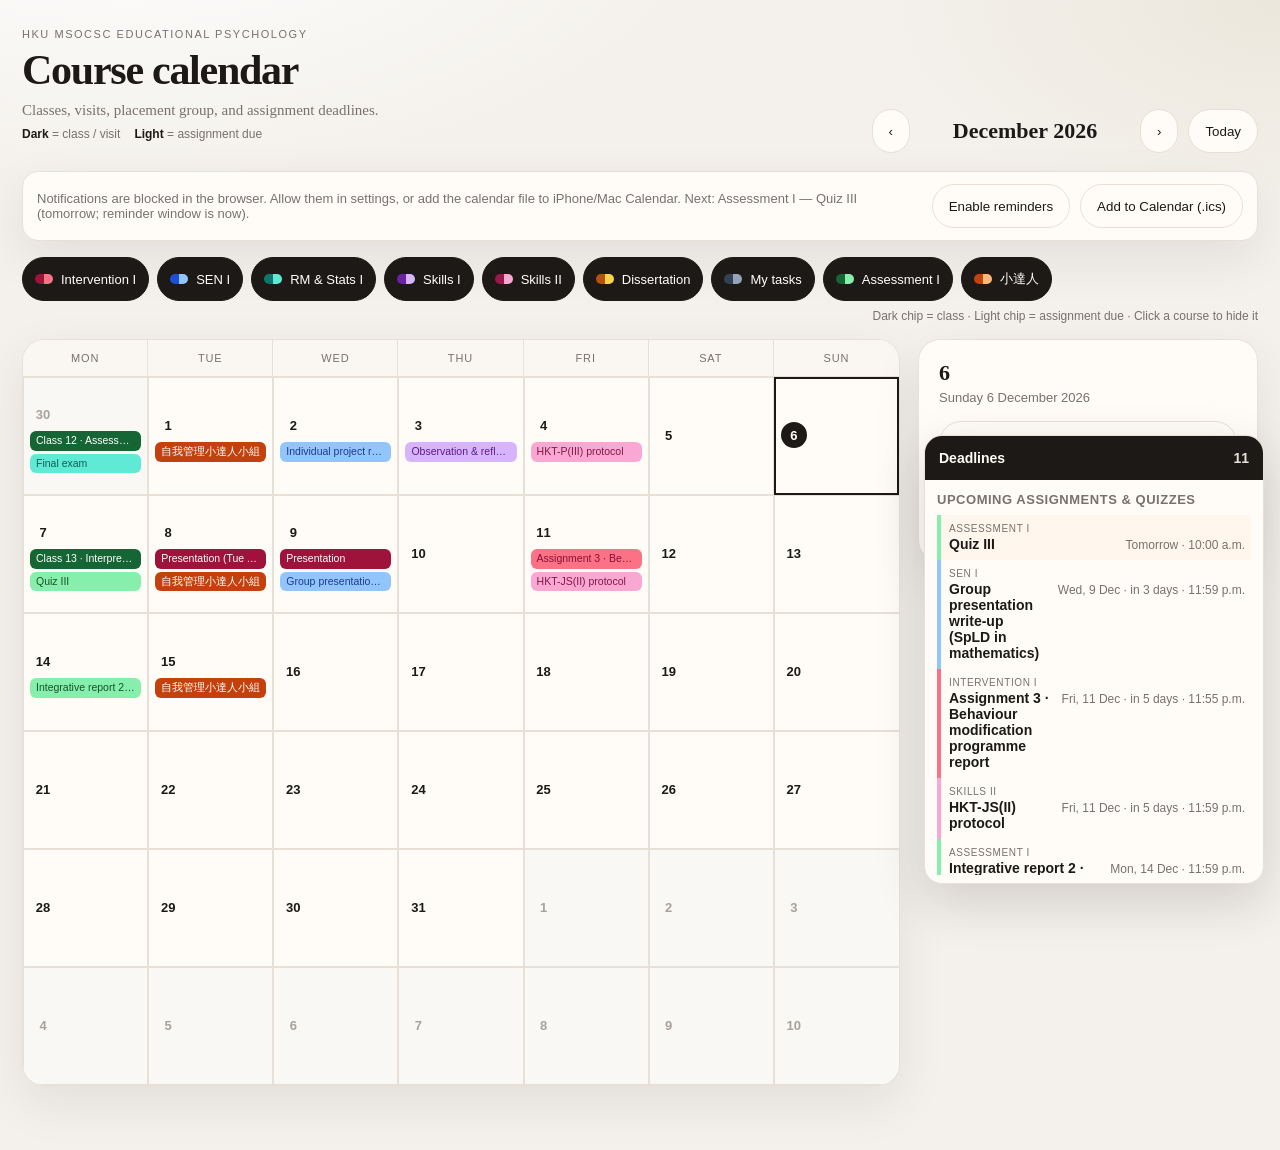
==== commit 8d964a12: "Open the calendar on the current month instead of September. Co-authored-by: Cursor <cursoragent@cur" ====
--- a/index.html
+++ b/index.html
@@ -26,7 +26,7 @@
       </div>
       <div class="month-nav">
         <button id="prev" type="button" aria-label="Previous month">‹</button>
-        <h2 id="monthLabel">September 2026</h2>
+        <h2 id="monthLabel">October 2026</h2>
         <button id="next" type="button" aria-label="Next month">›</button>
         <button id="today" type="button">Today</button>
       </div>
